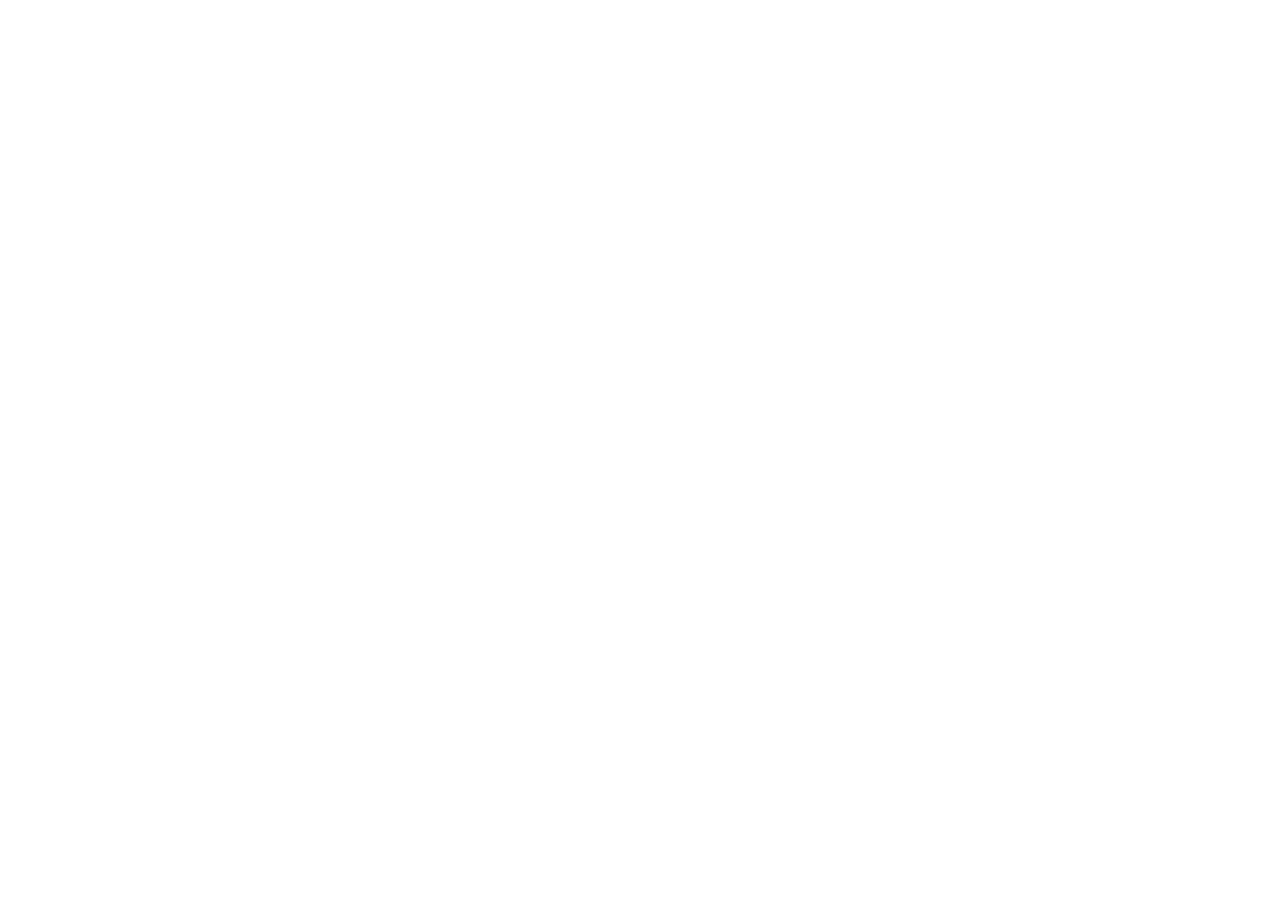
==== index.html @ 3f7c5459 "header and hero section yaradıldı" ====
<!DOCTYPE html>
<html>
<head> 
   <meta charset="UTF-8">
   <meta name="viewport" content="width=device-width, inital-scale-1">
   <title>CSS Homework 1</title>
   <link rel="stylesheet" href="style.css">
</head>
<body>
    

</body>
</html>
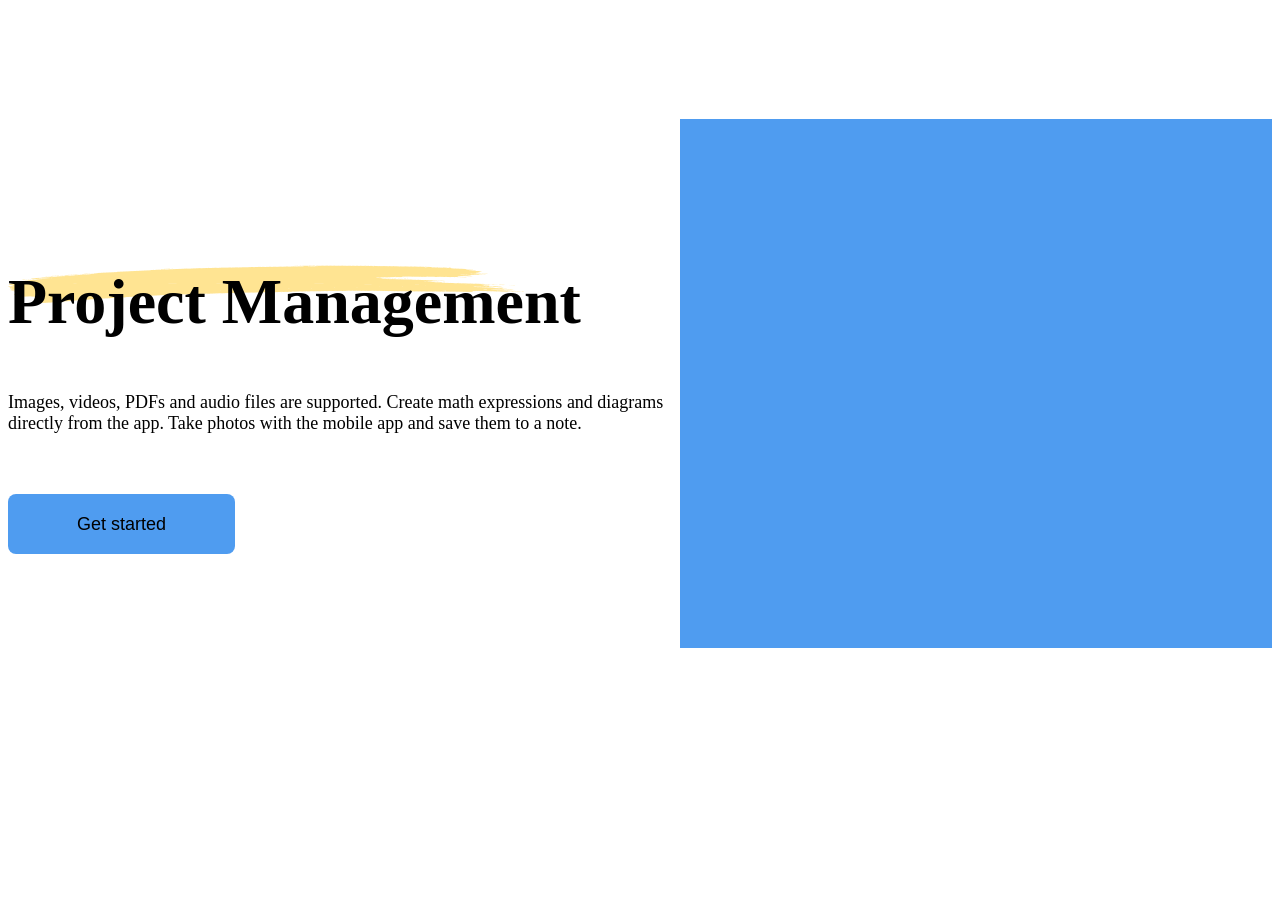
==== commit fbcce4c3: "project-managment section yaradildi" ====
--- a/index.html
+++ b/index.html
@@ -3,11 +3,29 @@
 <head> 
    <meta charset="UTF-8">
    <meta name="viewport" content="width=device-width, inital-scale-1">
-   <title>CSS Homework 1</title>
+   <title>CSS Homework 2</title>
    <link rel="stylesheet" href="style.css">
 </head>
 <body>
-    
+    <section class="project-management">
+      <div class="container">
+         <div class="pM__text-block">
+           <div class="heading">
+           <img 
+           class="element" 
+           src="assets/section/Element.png" 
+           alt="Element">
+           <h2>Project Management</h2>
+           </div> 
+<p>Images, videos, PDFs and audio files are supported. 
+    Create math expressions and diagrams directly from the app.
+    Take photos with the mobile app and save them to a note.</p>
+<button class="blue-btn">Get started</button>
+         </div>
+         <div class="pM__img-block"></div>
+      </div>
+
+    </section>
 
 </body>
 </html>
--- a/style.css
+++ b/style.css
@@ -0,0 +1,50 @@
+.project-management{
+    height: 750px;
+    background-color: white;
+    display: flex;
+    justify-content: center;
+    align-items: center;
+}
+.project-management .container{
+    display: flex;
+    justify-content: center;
+    align-items: center;
+}
+.pM__text-block{
+    max-width: 672px;
+}
+.pM__text-block h2{
+    font-size: 64px;
+    color: black;
+    width: 100%;
+    position: relative;
+    z-index: 2;
+}
+.pM__text-block p{
+    color: black;
+    font-size: 18px;
+    width: 100%;
+    margin: 24px 0 60px;
+}
+.blue-btn{
+    font-size: 18px;
+    width: 227px;
+    height: 60px;
+    background-color: #4f9cf0;
+    border-radius: 8px;
+    border: 0;
+}
+.pM__text-block .heading{
+    position: relative;
+}
+.pM__text-block .element{
+    position: absolute;
+    bottom: -10;
+    z-index: 1;
+}
+.pM__img-block{
+    height: 529px;
+    width: 824px;
+    background-color: #4f9cf0;
+
+}
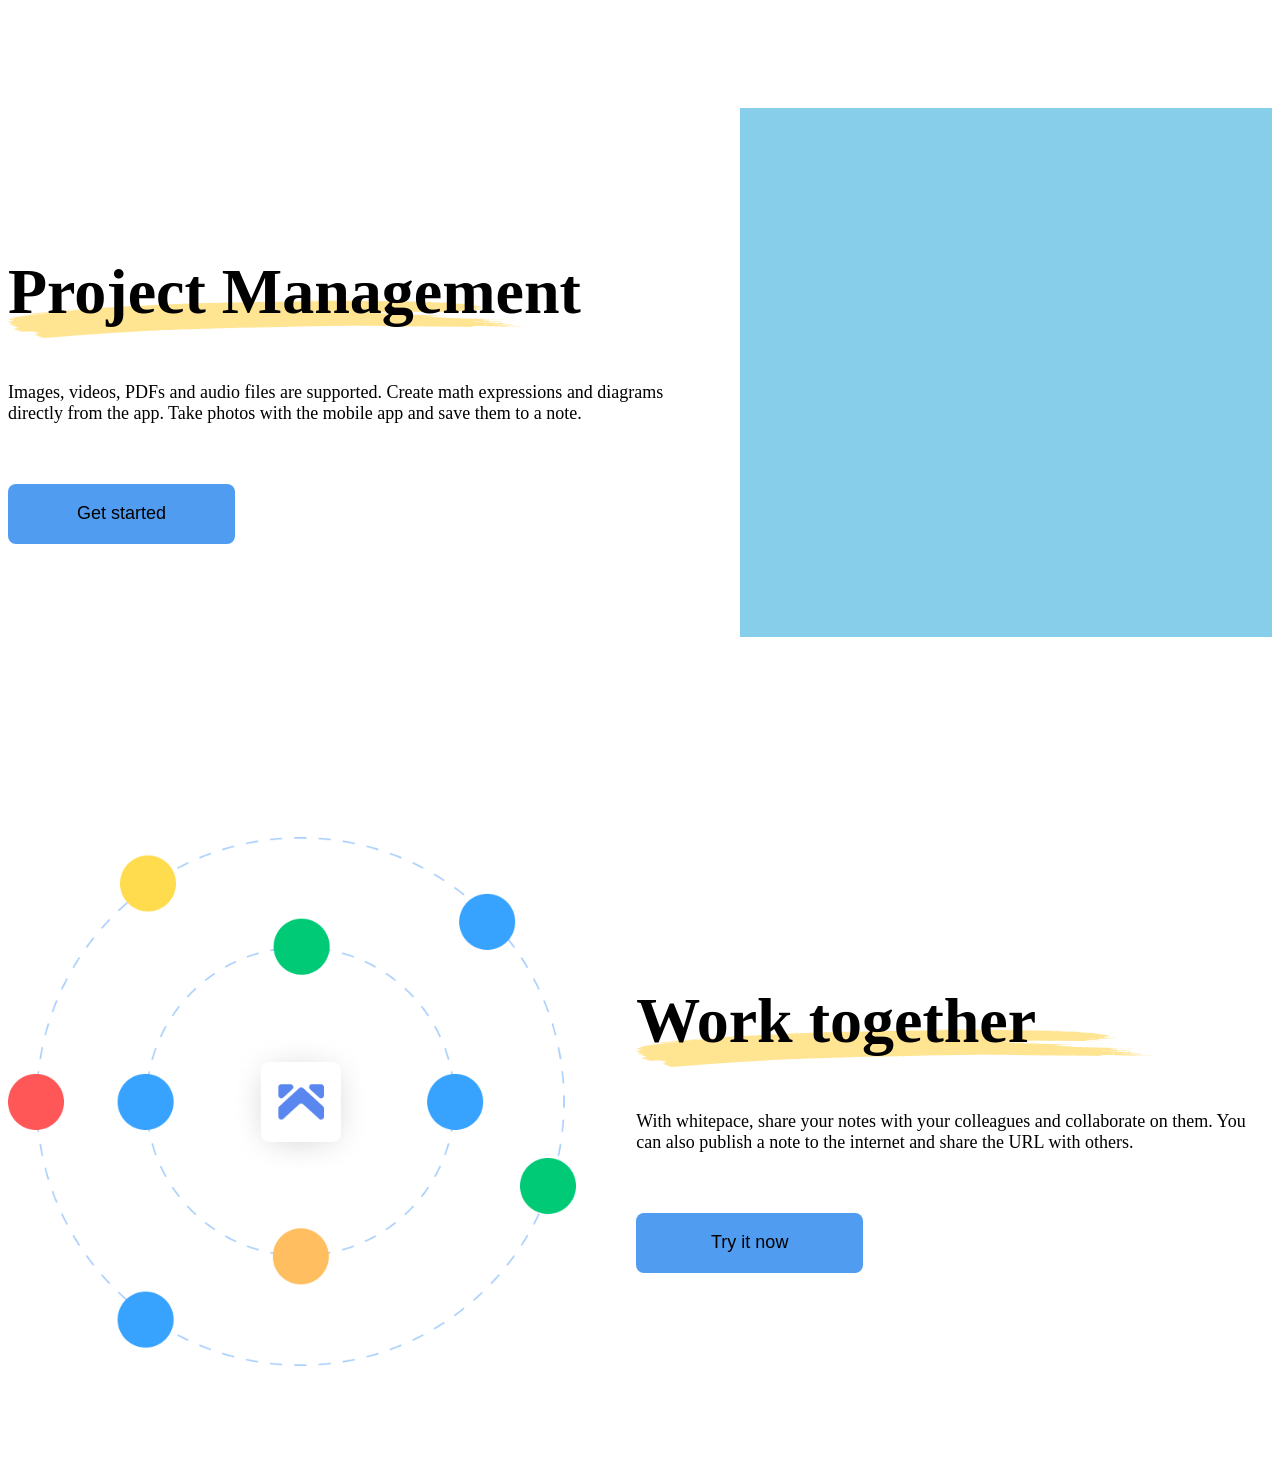
==== commit ae545249: "work together section hazirlandi" ====
--- a/index.html
+++ b/index.html
@@ -2,11 +2,12 @@
 <html>
 <head> 
    <meta charset="UTF-8">
-   <meta name="viewport" content="width=device-width, inital-scale-1">
+   <meta name="viewport" content="width=device-width, inital-scale=1">
    <title>CSS Homework 2</title>
    <link rel="stylesheet" href="style.css">
 </head>
 <body>
+   <main> 
     <section class="project-management">
       <div class="container">
          <div class="pM__text-block">
@@ -20,12 +21,37 @@
 <p>Images, videos, PDFs and audio files are supported. 
     Create math expressions and diagrams directly from the app.
     Take photos with the mobile app and save them to a note.</p>
-<button class="blue-btn">Get started</button>
+    <a href="#try-free">
+      <button class="blue-btn">Get started</button></a>
          </div>
          <div class="pM__img-block"></div>
       </div>
 
     </section>
-
+    <section class="work-together">
+      <div class="container">
+         <div class="img-block"> 
+            <img 
+            src="assets/work-together/Work Together Image.png" 
+            alt="Element">
+         </div>
+         <div class="text-block">
+            <div class="heading">
+            <img 
+            class="element" 
+            src="assets/section/Element.png" 
+            alt="Element">
+            <h2>Work together</h2>
+            </div> 
+            <div> 
+ <p>With whitepace, share your notes with your colleagues and collaborate on them.
+   You can also publish a note to the internet and share the URL with others.</p>
+      <a href="#try-free">
+      <button class="blue-btn">Try it now</button></a>
+        </div>
+          </div>
+      </div>
+    </section>
+   </main>
 </body>
 </html>
--- a/style.css
+++ b/style.css
@@ -1,26 +1,27 @@
-.project-management{
-    height: 750px;
+.project-management, .work-together{
     background-color: white;
     display: flex;
     justify-content: center;
     align-items: center;
+    padding: 100px 0;
 }
-.project-management .container{
+.project-management .container, .work-together .container{
     display: flex;
     justify-content: center;
     align-items: center;
+    gap: 60px;
 }
-.pM__text-block{
+.pM__text-block, .work-together .text-block{
     max-width: 672px;
 }
-.pM__text-block h2{
+.pM__text-block h2, .work-together .text-block h2{
     font-size: 64px;
     color: black;
     width: 100%;
     position: relative;
     z-index: 2;
 }
-.pM__text-block p{
+.pM__text-block p, .work-together .text-block p{
     color: black;
     font-size: 18px;
     width: 100%;
@@ -34,17 +35,25 @@
     border-radius: 8px;
     border: 0;
 }
-.pM__text-block .heading{
+.pM__text-block .heading, .work-together .heading{
     position: relative;
 }
-.pM__text-block .element{
+.element{
     position: absolute;
-    bottom: -10;
+    bottom: -10px;
     z-index: 1;
 }
 .pM__img-block{
     height: 529px;
     width: 824px;
-    background-color: #4f9cf0;
+    background-color:skyblue;
 
+}
+.work-together .img-block{
+    height: 529px;
+    width: 824px;
+}
+.work-together .img-block img{
+    height: 100%;
+    width: auto;
 }
